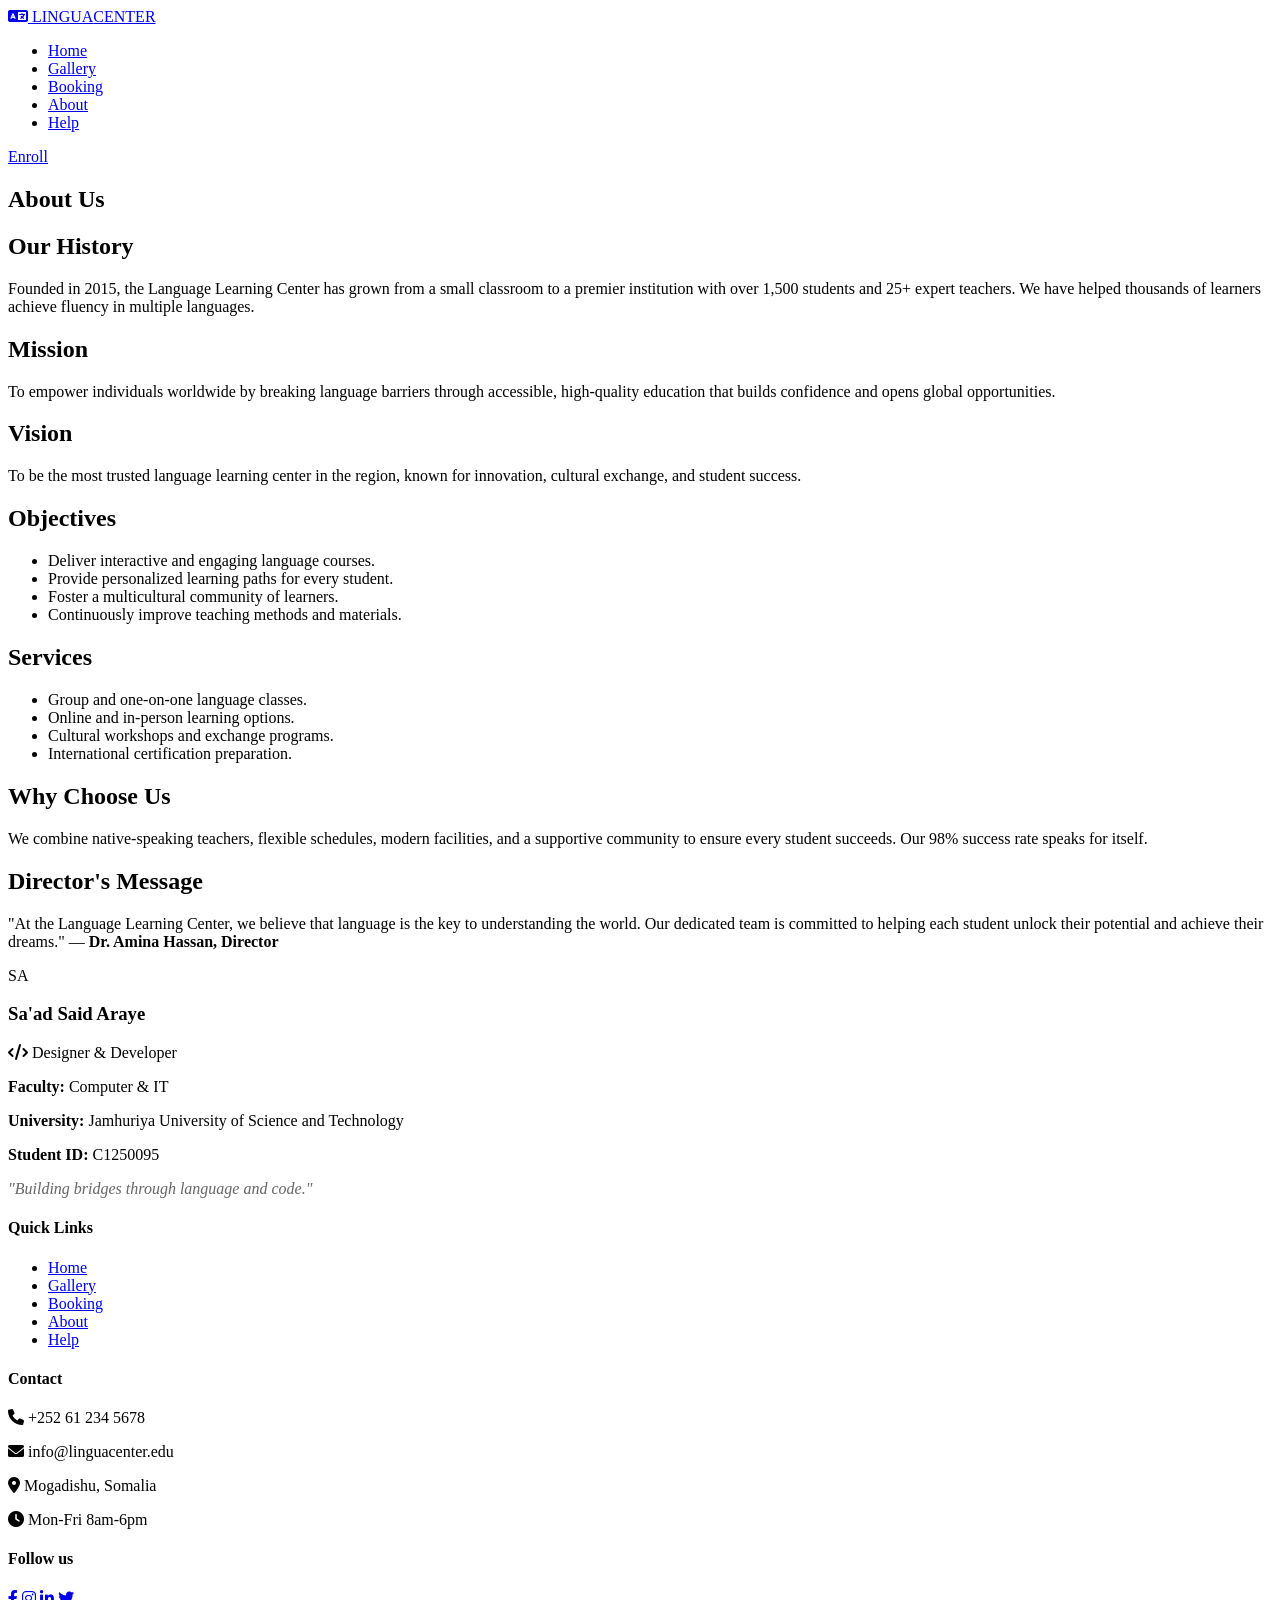
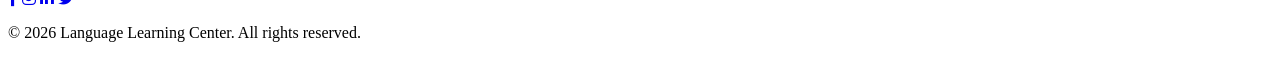
==== about.html @ bdeec2fc "Create about.html" ====
<!DOCTYPE html>
<html lang="en">
<head>
    <meta charset="UTF-8" />
    <meta name="viewport" content="width=device-width, initial-scale=1.0" />
    <title>About - Language Learning Center</title>
    <link rel="stylesheet" href="https://cdnjs.cloudflare.com/ajax/libs/font-awesome/6.0.0-beta3/css/all.min.css" />
    <link rel="stylesheet" href="css/style.css" />
    <link rel="icon" href="favicon.ico" type="image/x-icon" />
</head>
<body>
    <header class="main-header">
        <div class="container nav-container">
            <div class="logo"><a href="index.html"><i class="fas fa-language"></i> LINGUA<span>CENTER</span></a></div>
            <nav class="main-nav" aria-label="Main navigation">
                <ul>
                    <li><a href="index.html">Home</a></li>
                    <li><a href="gallery.html">Gallery</a></li>
                    <li><a href="booking.html">Booking</a></li>
                    <li><a href="about.html" class="active">About</a></li>
                    <li><a href="help.html">Help</a></li>
                </ul>
            </nav>
            <div class="nav-cta"><a href="booking.html" class="btn-small">Enroll</a></div>
        </div>
    </header>

    <main>
        <section class="about-page" aria-label="About us">
            <div class="container">
                <h2 class="section-title">About <span>Us</span></h2>
                <div class="about-grid">
                    <div class="about-content">
                        <h2>Our History</h2>
                        <p>Founded in 2015, the Language Learning Center has grown from a small classroom to a premier institution with over 1,500 students and 25+ expert teachers. We have helped thousands of learners achieve fluency in multiple languages.</p>

                        <h2>Mission</h2>
                        <p>To empower individuals worldwide by breaking language barriers through accessible, high-quality education that builds confidence and opens global opportunities.</p>

                        <h2>Vision</h2>
                        <p>To be the most trusted language learning center in the region, known for innovation, cultural exchange, and student success.</p>

                        <h2>Objectives</h2>
                        <ul>
                            <li>Deliver interactive and engaging language courses.</li>
                            <li>Provide personalized learning paths for every student.</li>
                            <li>Foster a multicultural community of learners.</li>
                            <li>Continuously improve teaching methods and materials.</li>
                        </ul>

                        <h2>Services</h2>
                        <ul>
                            <li>Group and one-on-one language classes.</li>
                            <li>Online and in-person learning options.</li>
                            <li>Cultural workshops and exchange programs.</li>
                            <li>International certification preparation.</li>
                        </ul>

                        <h2>Why Choose Us</h2>
                        <p>We combine native-speaking teachers, flexible schedules, modern facilities, and a supportive community to ensure every student succeeds. Our 98% success rate speaks for itself.</p>

                        <h2>Director's Message</h2>
                        <p>"At the Language Learning Center, we believe that language is the key to understanding the world. Our dedicated team is committed to helping each student unlock their potential and achieve their dreams." — <strong>Dr. Amina Hassan, Director</strong></p>
                    </div>

                    <!-- Student Profile Card -->
                    <aside class="profile-card" aria-label="Student profile">
                        <div class="avatar">SA</div>
                        <h3>Sa'ad Said Araye</h3>
                        <p class="role"><i class="fas fa-code"></i> Designer &amp; Developer</p>
                        <p class="detail"><strong>Faculty:</strong> Computer &amp; IT</p>
                        <p class="detail"><strong>University:</strong> Jamhuriya University of Science and Technology</p>
                        <p class="detail"><strong>Student ID:</strong> C1250095</p>
                        <p class="detail" style="margin-top:12px; font-style:italic; color:#666;">"Building bridges through language and code."</p>
                    </aside>
                </div>
            </div>
        </section>
    </main>

    <footer class="main-footer">
        <div class="container footer-grid">
            <div class="footer-col">
                <h4>Quick Links</h4>
                <ul>
                    <li><a href="index.html">Home</a></li>
                    <li><a href="gallery.html">Gallery</a></li>
                    <li><a href="booking.html">Booking</a></li>
                    <li><a href="about.html">About</a></li>
                    <li><a href="help.html">Help</a></li>
                </ul>
            </div>
            <div class="footer-col">
                <h4>Contact</h4>
                <p><i class="fas fa-phone"></i> +252 61 234 5678</p>
                <p><i class="fas fa-envelope"></i> info@linguacenter.edu</p>
                <p><i class="fas fa-map-marker-alt"></i> Mogadishu, Somalia</p>
                <p><i class="fas fa-clock"></i> Mon-Fri 8am-6pm</p>
            </div>
            <div class="footer-col">
                <h4>Follow us</h4>
                <div class="social-icons">
                    <a href="#" aria-label="Facebook"><i class="fab fa-facebook-f"></i></a>
                    <a href="#" aria-label="Instagram"><i class="fab fa-instagram"></i></a>
                    <a href="#" aria-label="LinkedIn"><i class="fab fa-linkedin-in"></i></a>
                    <a href="#" aria-label="Twitter"><i class="fab fa-twitter"></i></a>
                </div>
            </div>
        </div>
        <div class="footer-bottom"><p>&copy; 2026 Language Learning Center. All rights reserved.</p></div>
    </footer>
</body>
</html>
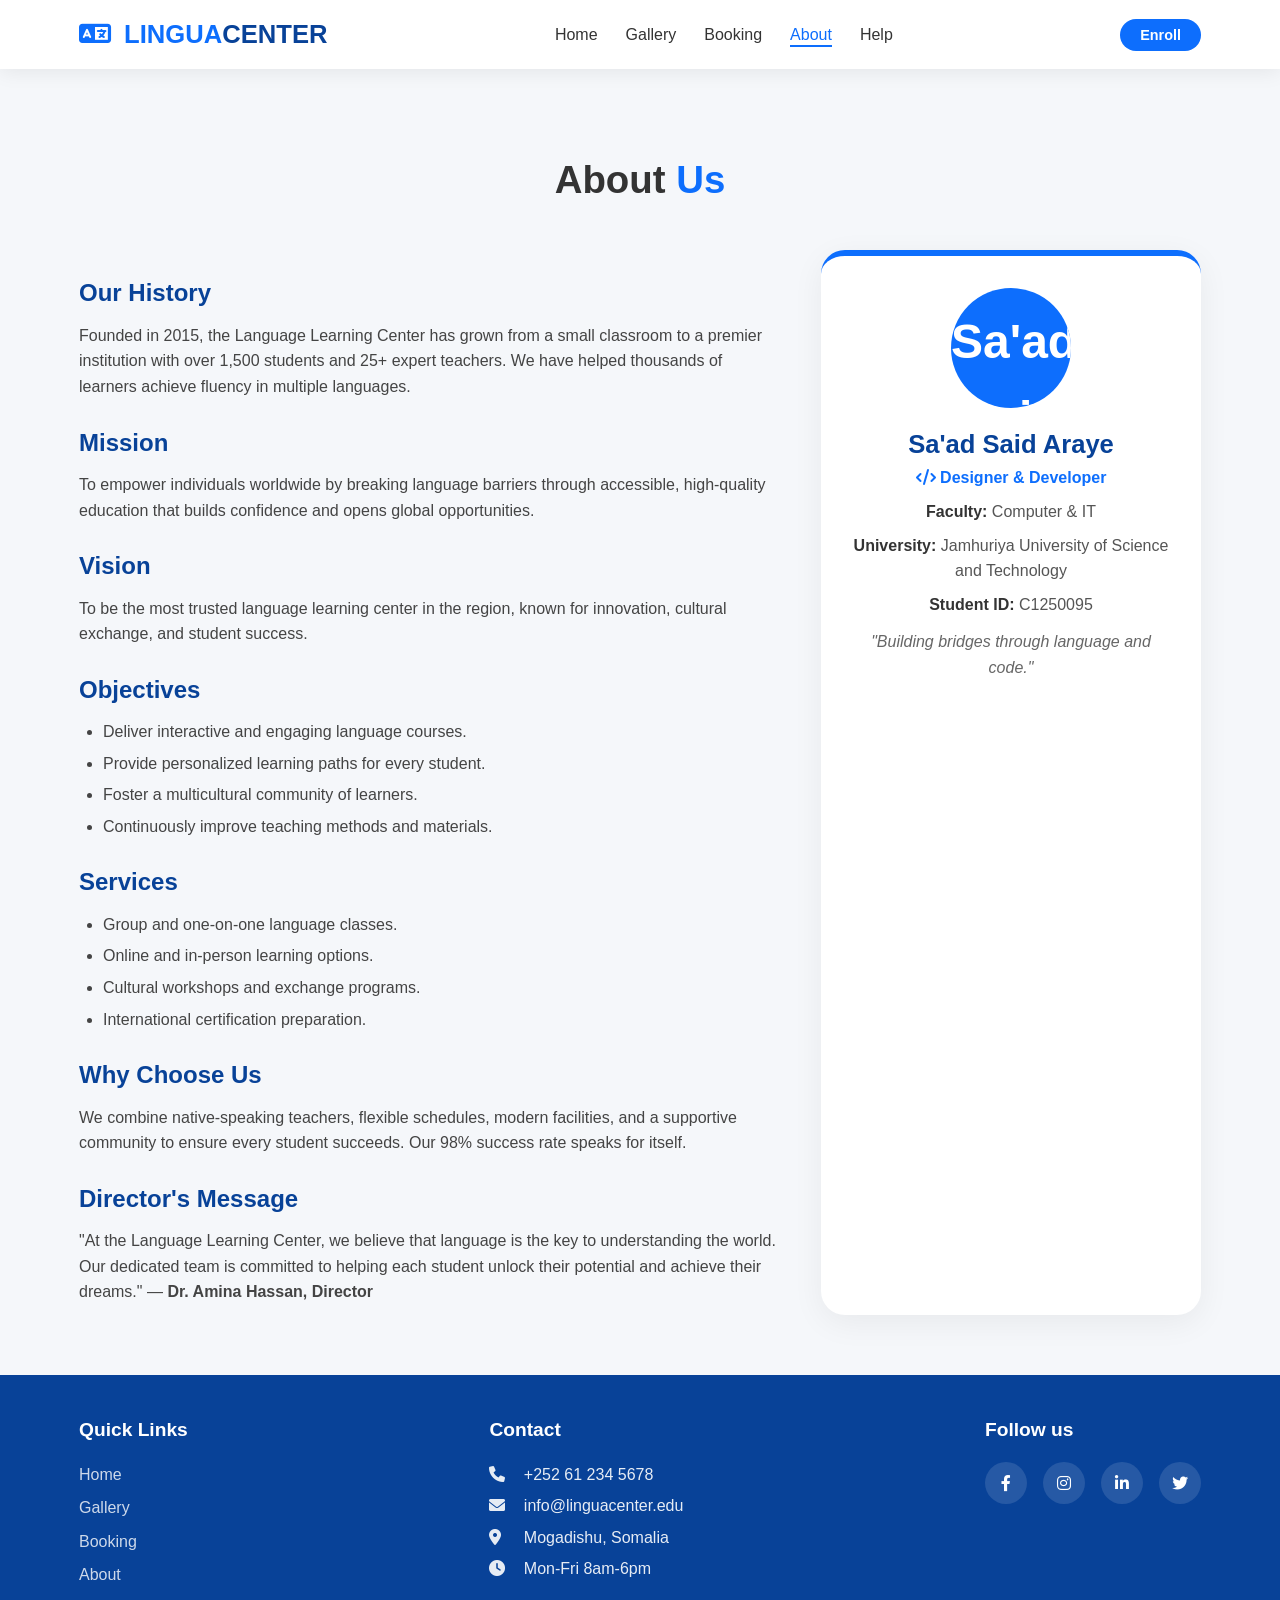
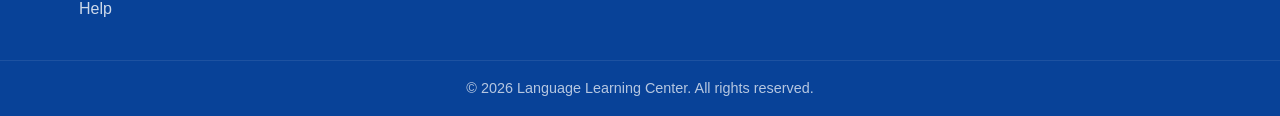
==== commit 150562e7: "Update about.html" ====
--- a/about.html
+++ b/about.html
@@ -65,7 +65,9 @@
 
                     <!-- Student Profile Card -->
                     <aside class="profile-card" aria-label="Student profile">
-                        <div class="avatar">SA</div>
+                        <div class="avatar">
+                            <img src="https://images.unsplash.com/photo-1507003211169-0a1dd7228f2d?w=120&h=120&fit=crop&crop=face" alt="Sa'ad Said Araye" style="width:100%; height:100%; border-radius:50%; object-fit:cover;" />
+                        </div>
                         <h3>Sa'ad Said Araye</h3>
                         <p class="role"><i class="fas fa-code"></i> Designer &amp; Developer</p>
                         <p class="detail"><strong>Faculty:</strong> Computer &amp; IT</p>
--- a/css/style.css
+++ b/css/style.css
@@ -0,0 +1,1112 @@
+/* ============================================================
+   GLOBAL STYLES & RESET
+   ============================================================ */
+
+* {
+    margin: 0;
+    padding: 0;
+    box-sizing: border-box;
+}
+
+body {
+    font-family: Arial, Helvetica, sans-serif;
+    background-color: #FFFFFF;
+    color: #333333;
+    line-height: 1.6;
+}
+
+a {
+    text-decoration: none;
+    color: inherit;
+}
+
+ul {
+    list-style: none;
+}
+
+img {
+    max-width: 100%;
+    display: block;
+}
+
+.container {
+    width: 90%;
+    max-width: 1200px;
+    margin: 0 auto;
+    padding: 0 15px;
+}
+
+/* ============================================================
+   BUTTONS
+   ============================================================ */
+
+.btn-primary {
+    display: inline-block;
+    background: #0D6EFD;
+    color: #FFFFFF;
+    padding: 14px 34px;
+    border-radius: 50px;
+    font-weight: bold;
+    transition: background 0.3s ease, transform 0.2s ease;
+    border: none;
+    cursor: pointer;
+    box-shadow: 0 6px 14px rgba(13, 110, 253, 0.3);
+}
+
+.btn-primary:hover {
+    background: #084298;
+    transform: translateY(-3px);
+}
+
+.btn-secondary {
+    display: inline-block;
+    background: transparent;
+    color: #FFFFFF;
+    padding: 14px 34px;
+    border-radius: 50px;
+    font-weight: bold;
+    border: 2px solid #FFFFFF;
+    transition: background 0.3s ease, transform 0.2s ease;
+}
+
+.btn-secondary:hover {
+    background: rgba(255, 255, 255, 0.15);
+    transform: translateY(-3px);
+}
+
+.btn-outline {
+    display: inline-block;
+    padding: 10px 24px;
+    border: 2px solid #0D6EFD;
+    color: #0D6EFD;
+    border-radius: 50px;
+    font-weight: bold;
+    transition: all 0.3s ease;
+}
+
+.btn-outline:hover {
+    background: #0D6EFD;
+    color: #FFFFFF;
+}
+
+.btn-small {
+    background: #0D6EFD;
+    color: #FFFFFF;
+    padding: 8px 20px;
+    border-radius: 50px;
+    font-weight: bold;
+    transition: background 0.3s ease;
+}
+
+.btn-small:hover {
+    background: #084298;
+}
+
+.section-title {
+    font-size: 2.4rem;
+    text-align: center;
+    margin-bottom: 2.5rem;
+    color: #333333;
+}
+
+.section-title span {
+    color: #0D6EFD;
+}
+
+/* ============================================================
+   HEADER / NAVIGATION (sticky)
+   ============================================================ */
+
+.main-header {
+    position: sticky;
+    top: 0;
+    z-index: 1000;
+    background: rgba(255, 255, 255, 0.95);
+    backdrop-filter: blur(8px);
+    box-shadow: 0 2px 20px rgba(0, 0, 0, 0.08);
+    padding: 14px 0;
+}
+
+.nav-container {
+    display: flex;
+    justify-content: space-between;
+    align-items: center;
+}
+
+.logo a {
+    font-size: 1.6rem;
+    font-weight: bold;
+    color: #0D6EFD;
+}
+
+.logo a span {
+    color: #084298;
+}
+
+.logo i {
+    margin-right: 6px;
+}
+
+.main-nav ul {
+    display: flex;
+    gap: 28px;
+}
+
+.main-nav ul li a {
+    font-weight: 500;
+    color: #333333;
+    transition: color 0.3s ease;
+    position: relative;
+}
+
+.main-nav ul li a::after {
+    content: '';
+    position: absolute;
+    bottom: -4px;
+    left: 0;
+    width: 0;
+    height: 2px;
+    background: #0D6EFD;
+    transition: width 0.3s ease;
+}
+
+.main-nav ul li a:hover::after,
+.main-nav ul li a.active::after {
+    width: 100%;
+}
+
+.main-nav ul li a:hover,
+.main-nav ul li a.active {
+    color: #0D6EFD;
+}
+
+.nav-cta .btn-small {
+    font-size: 0.9rem;
+}
+
+/* ============================================================
+   HERO SECTION
+   ============================================================ */
+
+.hero {
+    position: relative;
+    background: linear-gradient(135deg, #084298 0%, #0D6EFD 100%);
+    min-height: 85vh;
+    display: flex;
+    align-items: center;
+    text-align: center;
+    color: #FFFFFF;
+    padding: 40px 0;
+    overflow: hidden;
+}
+
+.hero-overlay {
+    position: absolute;
+    inset: 0;
+    background: url('../images/hero.jpg') center/cover no-repeat;
+    opacity: 0.25;
+    mix-blend-mode: overlay;
+}
+
+.hero-content {
+    position: relative;
+    z-index: 2;
+    max-width: 800px;
+    margin: 0 auto;
+}
+
+.hero-content h1 {
+    font-size: 3.8rem;
+    margin-bottom: 18px;
+    text-shadow: 0 4px 20px rgba(0, 0, 0, 0.25);
+}
+
+.hero-content p {
+    font-size: 1.25rem;
+    margin-bottom: 32px;
+    opacity: 0.95;
+}
+
+.hero-buttons {
+    display: flex;
+    justify-content: center;
+    gap: 20px;
+    flex-wrap: wrap;
+}
+
+/* Wave divider */
+.wave-divider {
+    position: absolute;
+    bottom: 0;
+    left: 0;
+    width: 100%;
+    height: 60px;
+    overflow: hidden;
+    z-index: 2;
+}
+
+.wave-divider svg {
+    width: 100%;
+    height: 100%;
+    display: block;
+}
+
+/* ============================================================
+   POPULAR COURSES
+   ============================================================ */
+
+.courses {
+    padding: 70px 0;
+    background: #FFFFFF;
+}
+
+.course-grid {
+    display: flex;
+    flex-wrap: wrap;
+    gap: 30px;
+    justify-content: center;
+}
+
+.course-card {
+    flex: 1 1 280px;
+    max-width: 340px;
+    background: #FFFFFF;
+    border-radius: 20px;
+    overflow: hidden;
+    box-shadow: 0 8px 30px rgba(0, 0, 0, 0.08);
+    transition: transform 0.4s ease, box-shadow 0.4s ease;
+}
+
+.course-card:hover {
+    transform: translateY(-12px);
+    box-shadow: 0 16px 48px rgba(13, 110, 253, 0.18);
+}
+
+.course-card figure {
+    height: 180px;
+    overflow: hidden;
+}
+
+.course-card figure img {
+    width: 100%;
+    height: 100%;
+    object-fit: cover;
+    transition: transform 0.5s ease;
+}
+
+.course-card:hover figure img {
+    transform: scale(1.06);
+}
+
+.course-info {
+    padding: 22px 20px 26px;
+    text-align: center;
+}
+
+.course-info h3 {
+    font-size: 1.5rem;
+    color: #084298;
+}
+
+.course-info p {
+    margin: 10px 0 16px;
+    color: #666;
+}
+
+/* ============================================================
+   WHY CHOOSE US
+   ============================================================ */
+
+.why-choose {
+    padding: 60px 0;
+    background: #F5F7FA;
+}
+
+.features-grid {
+    display: flex;
+    flex-wrap: wrap;
+    gap: 30px;
+    justify-content: center;
+}
+
+.feature-item {
+    flex: 1 1 180px;
+    max-width: 200px;
+    text-align: center;
+    padding: 20px 10px;
+    background: #FFFFFF;
+    border-radius: 20px;
+    box-shadow: 0 4px 16px rgba(0, 0, 0, 0.04);
+    transition: transform 0.3s ease;
+}
+
+.feature-item:hover {
+    transform: scale(1.04);
+}
+
+.feature-item i {
+    font-size: 2.6rem;
+    color: #0D6EFD;
+    margin-bottom: 12px;
+}
+
+.feature-item h3 {
+    font-size: 1.1rem;
+    color: #084298;
+}
+
+.feature-item p {
+    font-size: 0.9rem;
+    color: #666;
+    margin-top: 6px;
+}
+
+/* ============================================================
+   TEACHERS
+   ============================================================ */
+
+.teachers {
+    padding: 60px 0;
+    background: #FFFFFF;
+}
+
+.teacher-grid {
+    display: flex;
+    flex-wrap: wrap;
+    gap: 30px;
+    justify-content: center;
+}
+
+.teacher-card {
+    flex: 1 1 220px;
+    max-width: 260px;
+    text-align: center;
+    padding: 20px 16px 24px;
+    background: #F5F7FA;
+    border-radius: 24px;
+    transition: all 0.3s ease;
+}
+
+.teacher-card:hover {
+    background: #FFFFFF;
+    box-shadow: 0 12px 32px rgba(0, 0, 0, 0.08);
+    transform: translateY(-8px);
+}
+
+.teacher-card img {
+    width: 100px;
+    height: 100px;
+    border-radius: 50%;
+    object-fit: cover;
+    margin: 0 auto 12px;
+    border: 4px solid #0D6EFD;
+}
+
+.teacher-card h4 {
+    font-size: 1.2rem;
+    color: #084298;
+}
+
+.teacher-card p {
+    color: #0D6EFD;
+    font-weight: 500;
+}
+
+.teacher-card span {
+    display: block;
+    font-size: 0.9rem;
+    color: #666;
+    margin: 4px 0;
+}
+
+.stars {
+    color: #f5b342;
+    letter-spacing: 2px;
+}
+
+/* ============================================================
+   STATISTICS
+   ============================================================ */
+
+.stats {
+    padding: 60px 0;
+    background: linear-gradient(135deg, #084298, #0D6EFD);
+    color: #FFFFFF;
+}
+
+.stats-grid {
+    display: flex;
+    flex-wrap: wrap;
+    justify-content: space-around;
+    text-align: center;
+    gap: 30px;
+}
+
+.stat-num {
+    font-size: 3rem;
+    font-weight: bold;
+    display: block;
+}
+
+/* ============================================================
+   TESTIMONIALS
+   ============================================================ */
+
+.testimonials {
+    padding: 60px 0;
+    background: #F5F7FA;
+}
+
+.testimonial-grid {
+    display: flex;
+    flex-wrap: wrap;
+    gap: 30px;
+    justify-content: center;
+}
+
+.testimonial-card {
+    flex: 1 1 240px;
+    max-width: 300px;
+    background: #FFFFFF;
+    padding: 28px 20px;
+    border-radius: 24px;
+    text-align: center;
+    box-shadow: 0 4px 16px rgba(0, 0, 0, 0.04);
+    transition: transform 0.3s ease;
+}
+
+.testimonial-card:hover {
+    transform: translateY(-6px);
+}
+
+.testimonial-card img {
+    width: 70px;
+    height: 70px;
+    border-radius: 50%;
+    object-fit: cover;
+    margin: 0 auto 12px;
+}
+
+.testimonial-card h4 {
+    color: #084298;
+}
+
+.testimonial-card p {
+    font-style: italic;
+    margin: 10px 0;
+    color: #444;
+}
+
+/* ============================================================
+   NEWSLETTER
+   ============================================================ */
+
+.newsletter {
+    padding: 50px 0;
+    background: #FFFFFF;
+    text-align: center;
+}
+
+.newsletter h3 {
+    font-size: 2rem;
+    color: #084298;
+}
+
+.newsletter p {
+    margin-bottom: 20px;
+    color: #555;
+}
+
+.newsletter-form {
+    display: flex;
+    flex-wrap: wrap;
+    justify-content: center;
+    gap: 12px;
+    max-width: 500px;
+    margin: 0 auto;
+}
+
+.newsletter-form input {
+    flex: 1 1 220px;
+    padding: 14px 20px;
+    border: 2px solid #ddd;
+    border-radius: 50px;
+    font-size: 1rem;
+    outline: none;
+    transition: border-color 0.3s ease;
+}
+
+.newsletter-form input:focus {
+    border-color: #0D6EFD;
+}
+
+/* ============================================================
+   FOOTER
+   ============================================================ */
+
+.main-footer {
+    background: #084298;
+    color: #FFFFFF;
+    padding: 40px 0 0;
+}
+
+.footer-grid {
+    display: flex;
+    flex-wrap: wrap;
+    gap: 40px;
+    justify-content: space-between;
+}
+
+.footer-col h4 {
+    margin-bottom: 16px;
+    font-size: 1.2rem;
+}
+
+.footer-col ul li {
+    margin-bottom: 8px;
+}
+
+.footer-col ul li a {
+    opacity: 0.8;
+    transition: opacity 0.3s ease;
+}
+
+.footer-col ul li a:hover {
+    opacity: 1;
+}
+
+.footer-col p {
+    margin-bottom: 6px;
+    opacity: 0.9;
+}
+
+.footer-col p i {
+    margin-right: 10px;
+    width: 20px;
+}
+
+.social-icons {
+    display: flex;
+    gap: 16px;
+    margin-top: 10px;
+}
+
+.social-icons a {
+    display: inline-flex;
+    align-items: center;
+    justify-content: center;
+    width: 42px;
+    height: 42px;
+    border-radius: 50%;
+    background: rgba(255, 255, 255, 0.12);
+    transition: background 0.3s ease, transform 0.3s ease;
+}
+
+.social-icons a:hover {
+    background: #0D6EFD;
+    transform: scale(1.08);
+}
+
+.footer-bottom {
+    margin-top: 30px;
+    padding: 16px 0;
+    border-top: 1px solid rgba(255, 255, 255, 0.12);
+    text-align: center;
+    font-size: 0.9rem;
+    opacity: 0.7;
+}
+
+/* ============================================================
+   GALLERY PAGE
+   ============================================================ */
+
+.gallery-page {
+    padding: 80px 0 60px;
+    background: #F5F7FA;
+}
+
+.gallery-grid {
+    display: flex;
+    flex-wrap: wrap;
+    gap: 25px;
+    justify-content: center;
+}
+
+.gallery-item {
+    flex: 1 1 240px;
+    max-width: 300px;
+    border-radius: 16px;
+    overflow: hidden;
+    box-shadow: 0 6px 24px rgba(0, 0, 0, 0.08);
+    transition: transform 0.4s ease, box-shadow 0.4s ease;
+}
+
+.gallery-item:hover {
+    transform: scale(1.04);
+    box-shadow: 0 12px 40px rgba(13, 110, 253, 0.2);
+}
+
+.gallery-item img {
+    width: 100%;
+    height: 220px;
+    object-fit: cover;
+    transition: transform 0.5s ease;
+}
+
+.gallery-item:hover img {
+    transform: scale(1.08);
+}
+
+.gallery-item figcaption {
+    padding: 14px;
+    background: #FFFFFF;
+    text-align: center;
+    font-weight: 500;
+    color: #084298;
+}
+
+/* Course Schedule Table */
+.schedule-section {
+    padding: 60px 0;
+    background: #FFFFFF;
+}
+
+.table-wrapper {
+    overflow-x: auto;
+}
+
+.schedule-table {
+    width: 100%;
+    border-collapse: collapse;
+    border-radius: 16px;
+    overflow: hidden;
+    box-shadow: 0 4px 20px rgba(0, 0, 0, 0.06);
+}
+
+.schedule-table thead {
+    position: sticky;
+    top: 0;
+    z-index: 10;
+}
+
+.schedule-table thead tr {
+    background: #0D6EFD;
+    color: #FFFFFF;
+}
+
+.schedule-table th {
+    padding: 16px 20px;
+    text-align: left;
+    font-weight: 600;
+}
+
+.schedule-table td {
+    padding: 14px 20px;
+    border-bottom: 1px solid #eee;
+}
+
+.schedule-table tbody tr:nth-child(even) {
+    background: #F5F7FA;
+}
+
+.schedule-table tbody tr:hover {
+    background: #e3edfe;
+    transition: background 0.2s ease;
+}
+
+.schedule-table tfoot tr {
+    background: #084298;
+    color: #FFFFFF;
+    font-weight: bold;
+}
+
+.schedule-table tfoot td {
+    padding: 14px 20px;
+}
+
+/* ============================================================
+   BOOKING PAGE
+   ============================================================ */
+
+.booking-page {
+    padding: 80px 0 60px;
+    background: #F5F7FA;
+}
+
+.booking-form {
+    background: #FFFFFF;
+    padding: 40px 45px;
+    border-radius: 24px;
+    max-width: 820px;
+    margin: 0 auto;
+    box-shadow: 0 8px 40px rgba(0, 0, 0, 0.06);
+}
+
+.booking-form fieldset {
+    border: 2px solid #e9edf4;
+    border-radius: 16px;
+    padding: 20px 24px 28px;
+    margin-bottom: 24px;
+}
+
+.booking-form legend {
+    font-size: 1.2rem;
+    font-weight: bold;
+    color: #084298;
+    padding: 0 12px;
+}
+
+.booking-form .form-row {
+    display: flex;
+    flex-wrap: wrap;
+    gap: 20px;
+    margin-bottom: 18px;
+}
+
+.booking-form .form-group {
+    flex: 1 1 200px;
+    display: flex;
+    flex-direction: column;
+}
+
+.booking-form .form-group label {
+    font-weight: 600;
+    margin-bottom: 6px;
+    color: #333;
+}
+
+.booking-form .form-group input,
+.booking-form .form-group select,
+.booking-form .form-group textarea {
+    padding: 12px 16px;
+    border: 2px solid #ddd;
+    border-radius: 12px;
+    font-size: 1rem;
+    transition: border-color 0.3s ease;
+    font-family: inherit;
+}
+
+.booking-form .form-group input:focus,
+.booking-form .form-group select:focus,
+.booking-form .form-group textarea:focus {
+    border-color: #0D6EFD;
+    outline: none;
+}
+
+.booking-form .form-group textarea {
+    resize: vertical;
+    min-height: 100px;
+}
+
+.radio-group,
+.checkbox-group {
+    display: flex;
+    flex-wrap: wrap;
+    gap: 16px 28px;
+    padding-top: 4px;
+}
+
+.radio-group label,
+.checkbox-group label {
+    font-weight: 400;
+    display: flex;
+    align-items: center;
+    gap: 6px;
+    cursor: pointer;
+}
+
+.booking-form .full-width {
+    flex: 1 1 100%;
+}
+
+.booking-form .form-actions {
+    display: flex;
+    flex-wrap: wrap;
+    gap: 16px;
+    margin-top: 10px;
+}
+
+.booking-form .btn-primary {
+    padding: 14px 44px;
+}
+
+.booking-form .btn-secondary {
+    background: #e9edf4;
+    color: #333;
+    border: none;
+    padding: 14px 44px;
+    border-radius: 50px;
+    font-weight: bold;
+    cursor: pointer;
+    transition: background 0.3s ease;
+}
+
+.booking-form .btn-secondary:hover {
+    background: #d5dce8;
+}
+
+/* ============================================================
+   ABOUT PAGE
+   ============================================================ */
+
+.about-page {
+    padding: 80px 0 60px;
+    background: #F5F7FA;
+}
+
+.about-grid {
+    display: flex;
+    flex-wrap: wrap;
+    gap: 40px;
+    justify-content: center;
+}
+
+.about-content {
+    flex: 2 1 500px;
+}
+
+.about-content h2 {
+    color: #084298;
+    margin-top: 24px;
+}
+
+.about-content p {
+    margin: 10px 0;
+    color: #444;
+}
+
+.about-content ul {
+    list-style: disc;
+    padding-left: 24px;
+    margin: 10px 0;
+}
+
+.about-content ul li {
+    margin-bottom: 6px;
+    color: #444;
+}
+
+/* Student Profile Card */
+.profile-card {
+    flex: 1 1 320px;
+    max-width: 380px;
+    background: #FFFFFF;
+    padding: 32px 28px;
+    border-radius: 24px;
+    text-align: center;
+    box-shadow: 0 8px 32px rgba(0, 0, 0, 0.06);
+    border-top: 6px solid #0D6EFD;
+}
+
+.profile-card .avatar {
+    width: 120px;
+    height: 120px;
+    border-radius: 50%;
+    background: #0D6EFD;
+    color: #FFFFFF;
+    display: flex;
+    align-items: center;
+    justify-content: center;
+    font-size: 3rem;
+    font-weight: bold;
+    margin: 0 auto 16px;
+}
+
+.profile-card h3 {
+    color: #084298;
+    font-size: 1.6rem;
+}
+
+.profile-card .role {
+    color: #0D6EFD;
+    font-weight: 600;
+}
+
+.profile-card .detail {
+    margin: 8px 0;
+    color: #555;
+}
+
+.profile-card .detail strong {
+    color: #333;
+}
+
+/* ============================================================
+   HELP PAGE
+   ============================================================ */
+
+.help-page {
+    padding: 80px 0 60px;
+    background: #F5F7FA;
+}
+
+.help-grid {
+    display: flex;
+    flex-wrap: wrap;
+    gap: 40px;
+}
+
+.help-main {
+    flex: 2 1 500px;
+}
+
+.help-main h2 {
+    color: #084298;
+    margin-top: 28px;
+}
+
+.help-main h3 {
+    color: #0D6EFD;
+    margin-top: 18px;
+}
+
+.help-main p,
+.help-main li {
+    color: #444;
+    line-height: 1.7;
+}
+
+.help-main ul {
+    list-style: disc;
+    padding-left: 24px;
+    margin: 10px 0;
+}
+
+.help-main ul li {
+    margin-bottom: 4px;
+}
+
+.help-sidebar {
+    flex: 1 1 260px;
+    background: #FFFFFF;
+    padding: 28px 24px;
+    border-radius: 24px;
+    box-shadow: 0 4px 20px rgba(0, 0, 0, 0.04);
+    height: fit-content;
+}
+
+.help-sidebar h3 {
+    color: #084298;
+    margin-bottom: 16px;
+}
+
+.help-sidebar ul li {
+    padding: 10px 0;
+    border-bottom: 1px solid #eee;
+}
+
+.help-sidebar ul li:last-child {
+    border-bottom: none;
+}
+
+.help-sidebar ul li a {
+    color: #0D6EFD;
+    font-weight: 500;
+}
+
+.help-sidebar ul li a:hover {
+    text-decoration: underline;
+}
+
+/* ============================================================
+   RESPONSIVE DESIGN
+   ============================================================ */
+
+@media (max-width: 992px) {
+    .hero-content h1 {
+        font-size: 2.8rem;
+    }
+    .main-nav ul {
+        gap: 16px;
+    }
+}
+
+@media (max-width: 768px) {
+    .nav-container {
+        flex-wrap: wrap;
+        gap: 12px;
+    }
+    .main-nav {
+        order: 3;
+        width: 100%;
+    }
+    .main-nav ul {
+        justify-content: center;
+        flex-wrap: wrap;
+        gap: 12px 20px;
+    }
+    .nav-cta {
+        margin-left: auto;
+    }
+    .hero-content h1 {
+        font-size: 2.2rem;
+    }
+    .hero-buttons {
+        flex-direction: column;
+        align-items: center;
+    }
+    .section-title {
+        font-size: 1.8rem;
+    }
+    .course-card {
+        flex: 1 1 100%;
+        max-width: 340px;
+    }
+    .feature-item {
+        flex: 1 1 140px;
+    }
+    .footer-grid {
+        flex-direction: column;
+        gap: 30px;
+    }
+    .stats-grid {
+        flex-direction: column;
+        gap: 20px;
+    }
+    .stat-num {
+        font-size: 2.2rem;
+    }
+    .booking-form {
+        padding: 24px 18px;
+    }
+    .booking-form .form-row {
+        flex-direction: column;
+        gap: 12px;
+    }
+    .booking-form .form-group {
+        flex: 1 1 auto;
+    }
+    .about-grid {
+        flex-direction: column;
+    }
+    .profile-card {
+        max-width: 100%;
+    }
+    .help-grid {
+        flex-direction: column;
+    }
+}
+
+@media (max-width: 480px) {
+    .hero-content h1 {
+        font-size: 1.8rem;
+    }
+    .btn-primary,
+    .btn-secondary {
+        padding: 12px 28px;
+        width: 100%;
+        text-align: center;
+    }
+    .newsletter-form {
+        flex-direction: column;
+        align-items: stretch;
+    }
+    .newsletter-form input {
+        flex: 1 1 auto;
+    }
+    .schedule-table th,
+    .schedule-table td {
+        padding: 10px 12px;
+        font-size: 0.85rem;
+    }
+}
